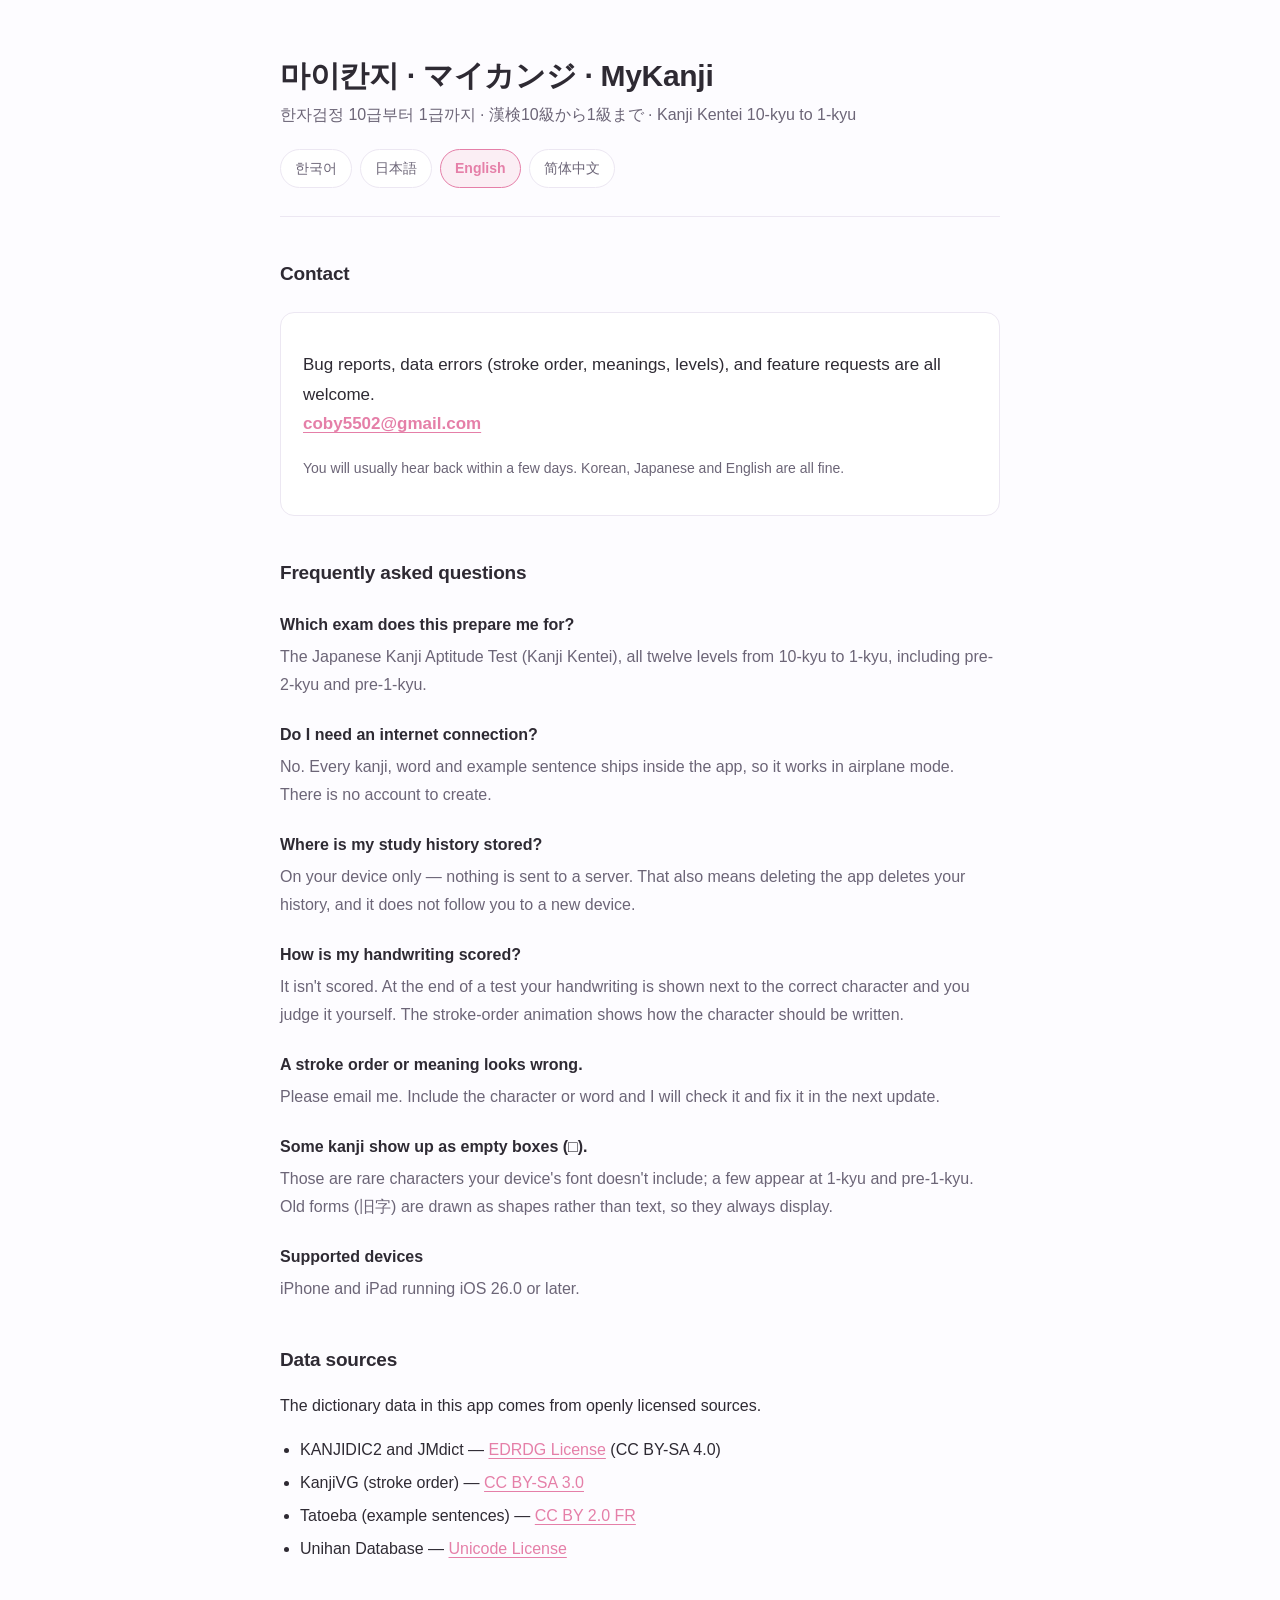
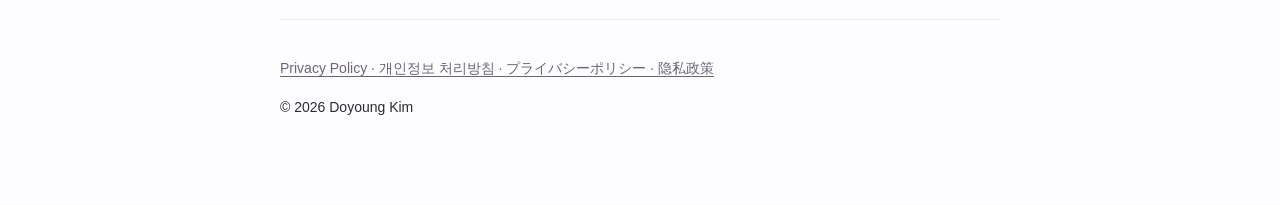
==== docs/index.html @ 61ece44f "docs: serve the App Store support and privacy pages from this repo App Store Connect needs a reachab" ====
<!doctype html>
<html lang="ko" class="no-js">
<head>
<meta charset="utf-8">
<meta name="viewport" content="width=device-width, initial-scale=1">
<title>마이칸지 / マイカンジ / MyKanji — Support</title>
<meta name="description" content="Support for 마이칸지 (MyKanji), a Kanji Kentei study app for iPhone and iPad.">
<link rel="stylesheet" href="style.css">
</head>
<body>
<div class="wrap">

<header>
  <h1>마이칸지 · マイカンジ · MyKanji</h1>
  <p class="lede">한자검정 10급부터 1급까지 · 漢検10級から1級まで · Kanji Kentei 10-kyu to 1-kyu</p>
  <nav class="langs" aria-label="Language">
    <button type="button" data-lang="ko">한국어</button>
    <button type="button" data-lang="ja">日本語</button>
    <button type="button" data-lang="en">English</button>
    <button type="button" data-lang="zh">简体中文</button>
  </nav>
</header>

<!-- ───────────────────────── 한국어 ───────────────────────── -->
<section class="l" lang="ko">
  <h2>문의</h2>
  <div class="card contact">
    <p>버그 제보, 데이터 오류(획순·뜻·급수), 기능 제안 무엇이든 메일 주세요.<br>
    <a href="mailto:coby5502@gmail.com">coby5502@gmail.com</a></p>
    <p class="updated">보통 며칠 안에 답장합니다. 한국어·일본어·영어로 답변할 수 있습니다.</p>
  </div>

  <h2>자주 묻는 질문</h2>
  <dl>
    <dt>어떤 시험을 대비할 수 있나요?</dt>
    <dd>일본 한자능력검정(漢検) 10급부터 1급까지 12개 급수 전체를 다룹니다. 준2급·준1급도 포함합니다.</dd>

    <dt>인터넷 연결이 필요한가요?</dt>
    <dd>필요 없습니다. 한자·단어·예문 데이터가 모두 앱 안에 들어 있어 비행기 모드에서도 그대로 동작합니다. 계정 가입도 없습니다.</dd>

    <dt>학습 기록은 어디에 저장되나요?</dt>
    <dd>기기 안에만 저장됩니다. 서버로 보내지 않습니다. 그래서 앱을 삭제하면 기록도 함께 사라지고, 기기를 바꾸면 이어지지 않습니다.</dd>

    <dt>내가 쓴 글씨는 어떻게 채점되나요?</dt>
    <dd>점수를 매기지 않습니다. 테스트가 끝나면 내가 쓴 글씨와 정답 글자를 나란히 놓고 보여주며, 맞았는지는 직접 판단합니다. 획순 애니메이션으로 올바른 순서를 확인할 수 있습니다.</dd>

    <dt>획순이나 뜻이 틀린 것 같아요.</dt>
    <dd>메일로 알려주세요. 해당 한자나 단어를 함께 적어주시면 확인 후 다음 업데이트에 반영합니다.</dd>

    <dt>일부 한자가 네모(□)로 보입니다.</dt>
    <dd>기기 글꼴에 없는 희귀 한자입니다. 1급·준1급에 이런 글자가 있습니다. 旧字(옛 글자)는 글꼴 대신 도형으로 그려서 표시합니다.</dd>

    <dt>지원 기기</dt>
    <dd>iOS 26.0 이상의 iPhone과 iPad.</dd>
  </dl>

  <h2>데이터 출처</h2>
  <p>이 앱의 사전 데이터는 공개된 자료를 사용합니다.</p>
  <ul>
    <li>KANJIDIC2 · JMdict — <a href="https://www.edrdg.org/edrdg/licence.html">EDRDG License</a> (CC BY-SA 4.0)</li>
    <li>KanjiVG (획순) — <a href="https://creativecommons.org/licenses/by-sa/3.0/">CC BY-SA 3.0</a></li>
    <li>Tatoeba (예문) — <a href="https://creativecommons.org/licenses/by/2.0/fr/">CC BY 2.0 FR</a></li>
    <li>Unihan Database — <a href="https://www.unicode.org/license.txt">Unicode License</a></li>
  </ul>
</section>

<!-- ───────────────────────── 日本語 ───────────────────────── -->
<section class="l" lang="ja">
  <h2>お問い合わせ</h2>
  <div class="card contact">
    <p>不具合の報告、データの誤り（筆順・意味・級）、機能のご要望など、お気軽にメールしてください。<br>
    <a href="mailto:coby5502@gmail.com">coby5502@gmail.com</a></p>
    <p class="updated">数日以内に返信します。日本語・韓国語・英語で対応できます。</p>
  </div>

  <h2>よくある質問</h2>
  <dl>
    <dt>どの試験の対策ができますか。</dt>
    <dd>日本漢字能力検定（漢検）の10級から1級まで、準2級・準1級を含む12級すべてに対応しています。</dd>

    <dt>インターネット接続は必要ですか。</dt>
    <dd>不要です。漢字・熟語・例文のデータはすべてアプリ内にあり、機内モードでも動作します。アカウント登録もありません。</dd>

    <dt>学習記録はどこに保存されますか。</dt>
    <dd>端末内にのみ保存され、サーバーには送信されません。そのためアプリを削除すると記録も消え、機種変更では引き継がれません。</dd>

    <dt>書いた字はどう採点されますか。</dt>
    <dd>点数はつきません。テスト終了後に自分の字と正解の字を並べて表示し、合っているかはご自身で判断します。筆順アニメーションで正しい書き順を確認できます。</dd>

    <dt>筆順や意味が間違っているようです。</dt>
    <dd>メールでお知らせください。該当する漢字や熟語を添えていただければ、確認のうえ次回の更新で修正します。</dd>

    <dt>一部の漢字が□で表示されます。</dt>
    <dd>端末のフォントに含まれない稀な漢字です。1級・準1級にこうした字があります。旧字はフォントではなく図形として描画して表示しています。</dd>

    <dt>対応機種</dt>
    <dd>iOS 26.0 以降の iPhone および iPad。</dd>
  </dl>

  <h2>データの出典</h2>
  <p>本アプリの辞書データは公開されている資料を利用しています。</p>
  <ul>
    <li>KANJIDIC2 · JMdict — <a href="https://www.edrdg.org/edrdg/licence.html">EDRDG License</a>（CC BY-SA 4.0）</li>
    <li>KanjiVG（筆順）— <a href="https://creativecommons.org/licenses/by-sa/3.0/">CC BY-SA 3.0</a></li>
    <li>Tatoeba（例文）— <a href="https://creativecommons.org/licenses/by/2.0/fr/">CC BY 2.0 FR</a></li>
    <li>Unihan Database — <a href="https://www.unicode.org/license.txt">Unicode License</a></li>
  </ul>
</section>

<!-- ───────────────────────── English ───────────────────────── -->
<section class="l" lang="en">
  <h2>Contact</h2>
  <div class="card contact">
    <p>Bug reports, data errors (stroke order, meanings, levels), and feature requests are all welcome.<br>
    <a href="mailto:coby5502@gmail.com">coby5502@gmail.com</a></p>
    <p class="updated">You will usually hear back within a few days. Korean, Japanese and English are all fine.</p>
  </div>

  <h2>Frequently asked questions</h2>
  <dl>
    <dt>Which exam does this prepare me for?</dt>
    <dd>The Japanese Kanji Aptitude Test (Kanji Kentei), all twelve levels from 10-kyu to 1-kyu, including pre-2-kyu and pre-1-kyu.</dd>

    <dt>Do I need an internet connection?</dt>
    <dd>No. Every kanji, word and example sentence ships inside the app, so it works in airplane mode. There is no account to create.</dd>

    <dt>Where is my study history stored?</dt>
    <dd>On your device only — nothing is sent to a server. That also means deleting the app deletes your history, and it does not follow you to a new device.</dd>

    <dt>How is my handwriting scored?</dt>
    <dd>It isn't scored. At the end of a test your handwriting is shown next to the correct character and you judge it yourself. The stroke-order animation shows how the character should be written.</dd>

    <dt>A stroke order or meaning looks wrong.</dt>
    <dd>Please email me. Include the character or word and I will check it and fix it in the next update.</dd>

    <dt>Some kanji show up as empty boxes (□).</dt>
    <dd>Those are rare characters your device's font doesn't include; a few appear at 1-kyu and pre-1-kyu. Old forms (旧字) are drawn as shapes rather than text, so they always display.</dd>

    <dt>Supported devices</dt>
    <dd>iPhone and iPad running iOS 26.0 or later.</dd>
  </dl>

  <h2>Data sources</h2>
  <p>The dictionary data in this app comes from openly licensed sources.</p>
  <ul>
    <li>KANJIDIC2 and JMdict — <a href="https://www.edrdg.org/edrdg/licence.html">EDRDG License</a> (CC BY-SA 4.0)</li>
    <li>KanjiVG (stroke order) — <a href="https://creativecommons.org/licenses/by-sa/3.0/">CC BY-SA 3.0</a></li>
    <li>Tatoeba (example sentences) — <a href="https://creativecommons.org/licenses/by/2.0/fr/">CC BY 2.0 FR</a></li>
    <li>Unihan Database — <a href="https://www.unicode.org/license.txt">Unicode License</a></li>
  </ul>
</section>

<!-- ───────────────────────── 简体中文 ───────────────────────── -->
<section class="l" lang="zh">
  <h2>联系方式</h2>
  <div class="card contact">
    <p>缺陷反馈、数据错误（笔顺、释义、级别）、功能建议，都欢迎来信。<br>
    <a href="mailto:coby5502@gmail.com">coby5502@gmail.com</a></p>
    <p class="updated">通常几天内回复。可用韩语、日语或英语沟通。</p>
  </div>

  <h2>常见问题</h2>
  <dl>
    <dt>可以备考哪个考试？</dt>
    <dd>日本汉字能力检定（汉检），从10级到1级共12个级别，包含准2级和准1级。</dd>

    <dt>需要联网吗？</dt>
    <dd>不需要。汉字、词语和例句的数据全部在应用内，飞行模式下也能正常使用，也不需要注册账号。</dd>

    <dt>学习记录保存在哪里？</dt>
    <dd>只保存在本机，不会上传到服务器。因此删除应用记录也会一并消失，更换设备也不会同步。</dd>

    <dt>我写的字是怎么批改的？</dt>
    <dd>不打分。测验结束后会把你写的字和标准写法并排显示，由你自己判断对错。笔顺动画会演示正确的书写顺序。</dd>

    <dt>笔顺或释义好像有误。</dt>
    <dd>请来信告知，并附上对应的汉字或词语，核实后会在下次更新中修正。</dd>

    <dt>部分汉字显示为方框（□）。</dt>
    <dd>这些是设备字体中没有的生僻字，1级和准1级中有少量此类字。旧字形以图形绘制而非文字显示，因此始终可见。</dd>

    <dt>支持的设备</dt>
    <dd>运行 iOS 26.0 或更高版本的 iPhone 和 iPad。</dd>
  </dl>

  <h2>数据来源</h2>
  <p>本应用的词典数据来自公开授权的资料。</p>
  <ul>
    <li>KANJIDIC2 · JMdict — <a href="https://www.edrdg.org/edrdg/licence.html">EDRDG License</a>（CC BY-SA 4.0）</li>
    <li>KanjiVG（笔顺）— <a href="https://creativecommons.org/licenses/by-sa/3.0/">CC BY-SA 3.0</a></li>
    <li>Tatoeba（例句）— <a href="https://creativecommons.org/licenses/by/2.0/fr/">CC BY 2.0 FR</a></li>
    <li>Unihan Database — <a href="https://www.unicode.org/license.txt">Unicode License</a></li>
  </ul>
</section>

<footer>
  <p><a href="privacy.html">Privacy Policy · 개인정보 처리방침 · プライバシーポリシー · 隐私政策</a></p>
  <p>© 2026 Doyoung Kim</p>
</footer>

</div>
<script src="lang.js"></script>
</body>
</html>
---- docs/style.css ----
:root {
  --bg: #fdfcff;
  --card: #ffffff;
  --ink: #2e2a33;
  --muted: #6c6577;
  --line: #ece7f2;
  --accent: #e57fa8;
  --accent-soft: #fbeef4;
}

@media (prefers-color-scheme: dark) {
  :root {
    --bg: #18151c;
    --card: #201c26;
    --ink: #ece9f1;
    --muted: #a49dae;
    --line: #2e2937;
    --accent: #f0a3c2;
    --accent-soft: #2a2029;
  }
}

* { box-sizing: border-box; }

body {
  margin: 0;
  padding: 0 20px 72px;
  background: var(--bg);
  color: var(--ink);
  font: 16px/1.75 -apple-system, BlinkMacSystemFont, "Segoe UI", "Helvetica Neue",
        "Hiragino Sans", "Noto Sans KR", "Noto Sans SC", sans-serif;
  -webkit-text-size-adjust: 100%;
}

.wrap { max-width: 720px; margin: 0 auto; }

header {
  padding: 56px 0 28px;
  border-bottom: 1px solid var(--line);
  margin-bottom: 36px;
}

h1 { font-size: 30px; line-height: 1.3; margin: 0 0 6px; letter-spacing: -0.01em; }
h2 { font-size: 19px; margin: 40px 0 12px; letter-spacing: -0.01em; }
h3 { font-size: 16px; margin: 26px 0 6px; }
p, li { color: var(--ink); }
.lede { color: var(--muted); margin: 0; }

a { color: var(--accent); text-underline-offset: 3px; }

/* Language switcher */
nav.langs {
  display: flex;
  flex-wrap: wrap;
  gap: 8px;
  margin-top: 20px;
}

nav.langs button {
  font: inherit;
  font-size: 14px;
  padding: 6px 14px;
  border-radius: 999px;
  border: 1px solid var(--line);
  background: var(--card);
  color: var(--muted);
  cursor: pointer;
}

nav.langs button[aria-current="true"] {
  background: var(--accent-soft);
  border-color: var(--accent);
  color: var(--accent);
  font-weight: 600;
}

/* Only the selected language is shown. Without JS every language stays
   visible, which is worse-looking but still readable — never a blank page. */
.l { display: none; }
.l.on { display: block; }
html.no-js .l { display: block; }

.card {
  background: var(--card);
  border: 1px solid var(--line);
  border-radius: 14px;
  padding: 20px 22px;
  margin: 22px 0;
}

.contact { font-size: 17px; }
.contact a { font-weight: 600; }

dl { margin: 0; }
dt { font-weight: 600; margin-top: 22px; }
dd { margin: 4px 0 0; color: var(--muted); }

ul { padding-left: 20px; }
li { margin: 5px 0; }

footer {
  margin-top: 56px;
  padding-top: 22px;
  border-top: 1px solid var(--line);
  font-size: 14px;
  color: var(--muted);
}

footer a { color: var(--muted); }

.updated { font-size: 14px; color: var(--muted); }
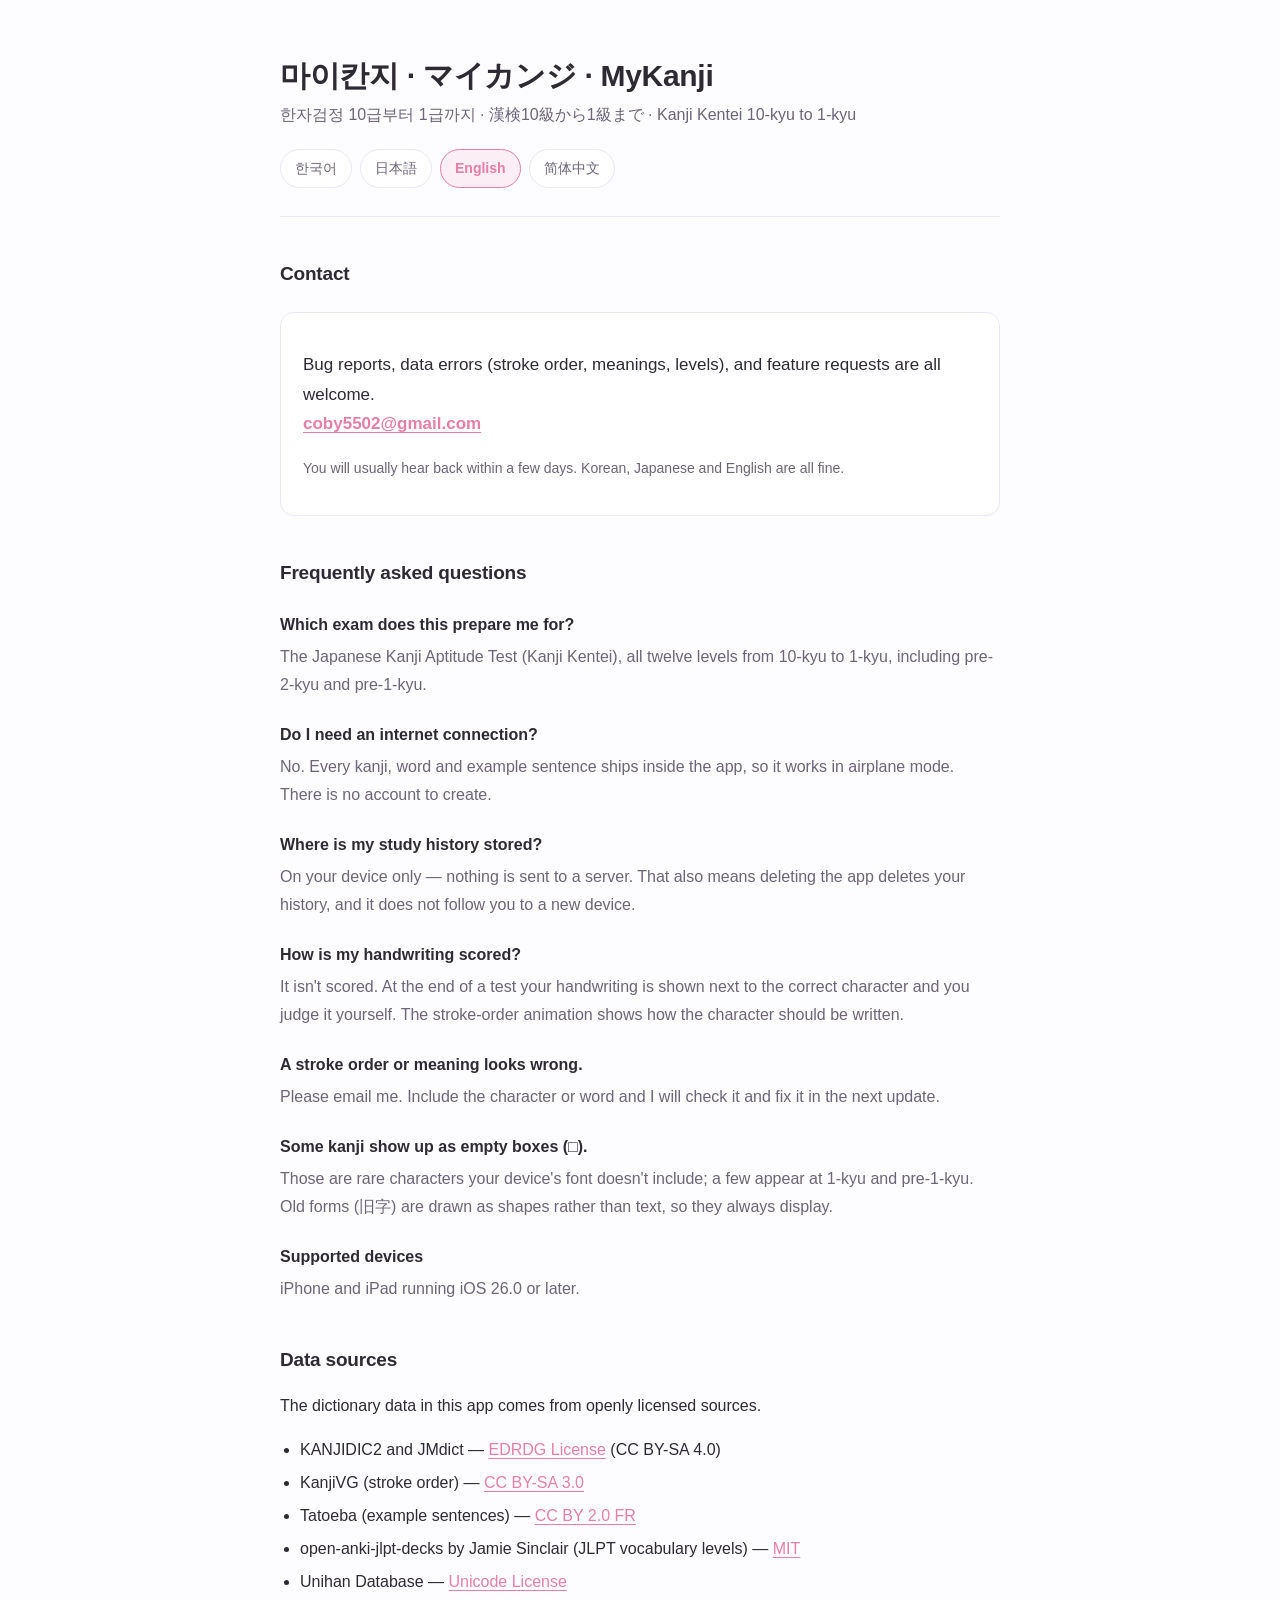
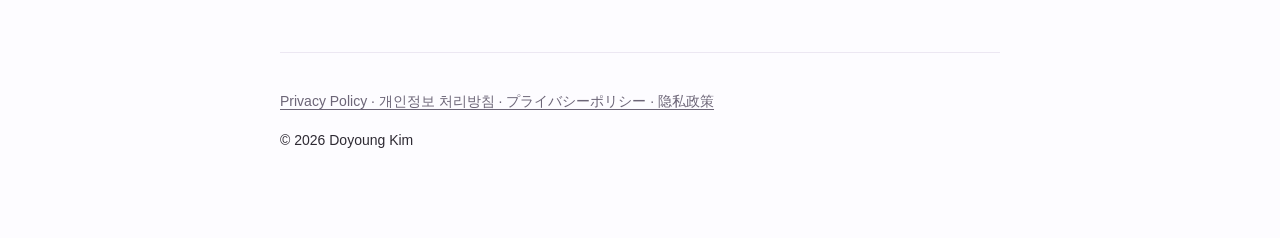
==== commit 94aa6fa9: "feat(ui): onboarding, review entry points, accessibility and polish - first-run setup: explanation l" ====
--- a/docs/index.html
+++ b/docs/index.html
@@ -60,6 +60,7 @@
     <li>KANJIDIC2 · JMdict — <a href="https://www.edrdg.org/edrdg/licence.html">EDRDG License</a> (CC BY-SA 4.0)</li>
     <li>KanjiVG (획순) — <a href="https://creativecommons.org/licenses/by-sa/3.0/">CC BY-SA 3.0</a></li>
     <li>Tatoeba (예문) — <a href="https://creativecommons.org/licenses/by/2.0/fr/">CC BY 2.0 FR</a></li>
+    <li>open-anki-jlpt-decks, Jamie Sinclair (JLPT 어휘 급수) — <a href="https://github.com/jamsinclair/open-anki-jlpt-decks/blob/main/LICENSE">MIT</a></li>
     <li>Unihan Database — <a href="https://www.unicode.org/license.txt">Unicode License</a></li>
   </ul>
 </section>
@@ -103,6 +104,7 @@
     <li>KANJIDIC2 · JMdict — <a href="https://www.edrdg.org/edrdg/licence.html">EDRDG License</a>（CC BY-SA 4.0）</li>
     <li>KanjiVG（筆順）— <a href="https://creativecommons.org/licenses/by-sa/3.0/">CC BY-SA 3.0</a></li>
     <li>Tatoeba（例文）— <a href="https://creativecommons.org/licenses/by/2.0/fr/">CC BY 2.0 FR</a></li>
+    <li>open-anki-jlpt-decks, Jamie Sinclair（JLPT語彙レベル）— <a href="https://github.com/jamsinclair/open-anki-jlpt-decks/blob/main/LICENSE">MIT</a></li>
     <li>Unihan Database — <a href="https://www.unicode.org/license.txt">Unicode License</a></li>
   </ul>
 </section>
@@ -146,6 +148,7 @@
     <li>KANJIDIC2 and JMdict — <a href="https://www.edrdg.org/edrdg/licence.html">EDRDG License</a> (CC BY-SA 4.0)</li>
     <li>KanjiVG (stroke order) — <a href="https://creativecommons.org/licenses/by-sa/3.0/">CC BY-SA 3.0</a></li>
     <li>Tatoeba (example sentences) — <a href="https://creativecommons.org/licenses/by/2.0/fr/">CC BY 2.0 FR</a></li>
+    <li>open-anki-jlpt-decks by Jamie Sinclair (JLPT vocabulary levels) — <a href="https://github.com/jamsinclair/open-anki-jlpt-decks/blob/main/LICENSE">MIT</a></li>
     <li>Unihan Database — <a href="https://www.unicode.org/license.txt">Unicode License</a></li>
   </ul>
 </section>
@@ -189,6 +192,7 @@
     <li>KANJIDIC2 · JMdict — <a href="https://www.edrdg.org/edrdg/licence.html">EDRDG License</a>（CC BY-SA 4.0）</li>
     <li>KanjiVG（笔顺）— <a href="https://creativecommons.org/licenses/by-sa/3.0/">CC BY-SA 3.0</a></li>
     <li>Tatoeba（例句）— <a href="https://creativecommons.org/licenses/by/2.0/fr/">CC BY 2.0 FR</a></li>
+    <li>open-anki-jlpt-decks，Jamie Sinclair（JLPT词汇级别）— <a href="https://github.com/jamsinclair/open-anki-jlpt-decks/blob/main/LICENSE">MIT</a></li>
     <li>Unihan Database — <a href="https://www.unicode.org/license.txt">Unicode License</a></li>
   </ul>
 </section>
